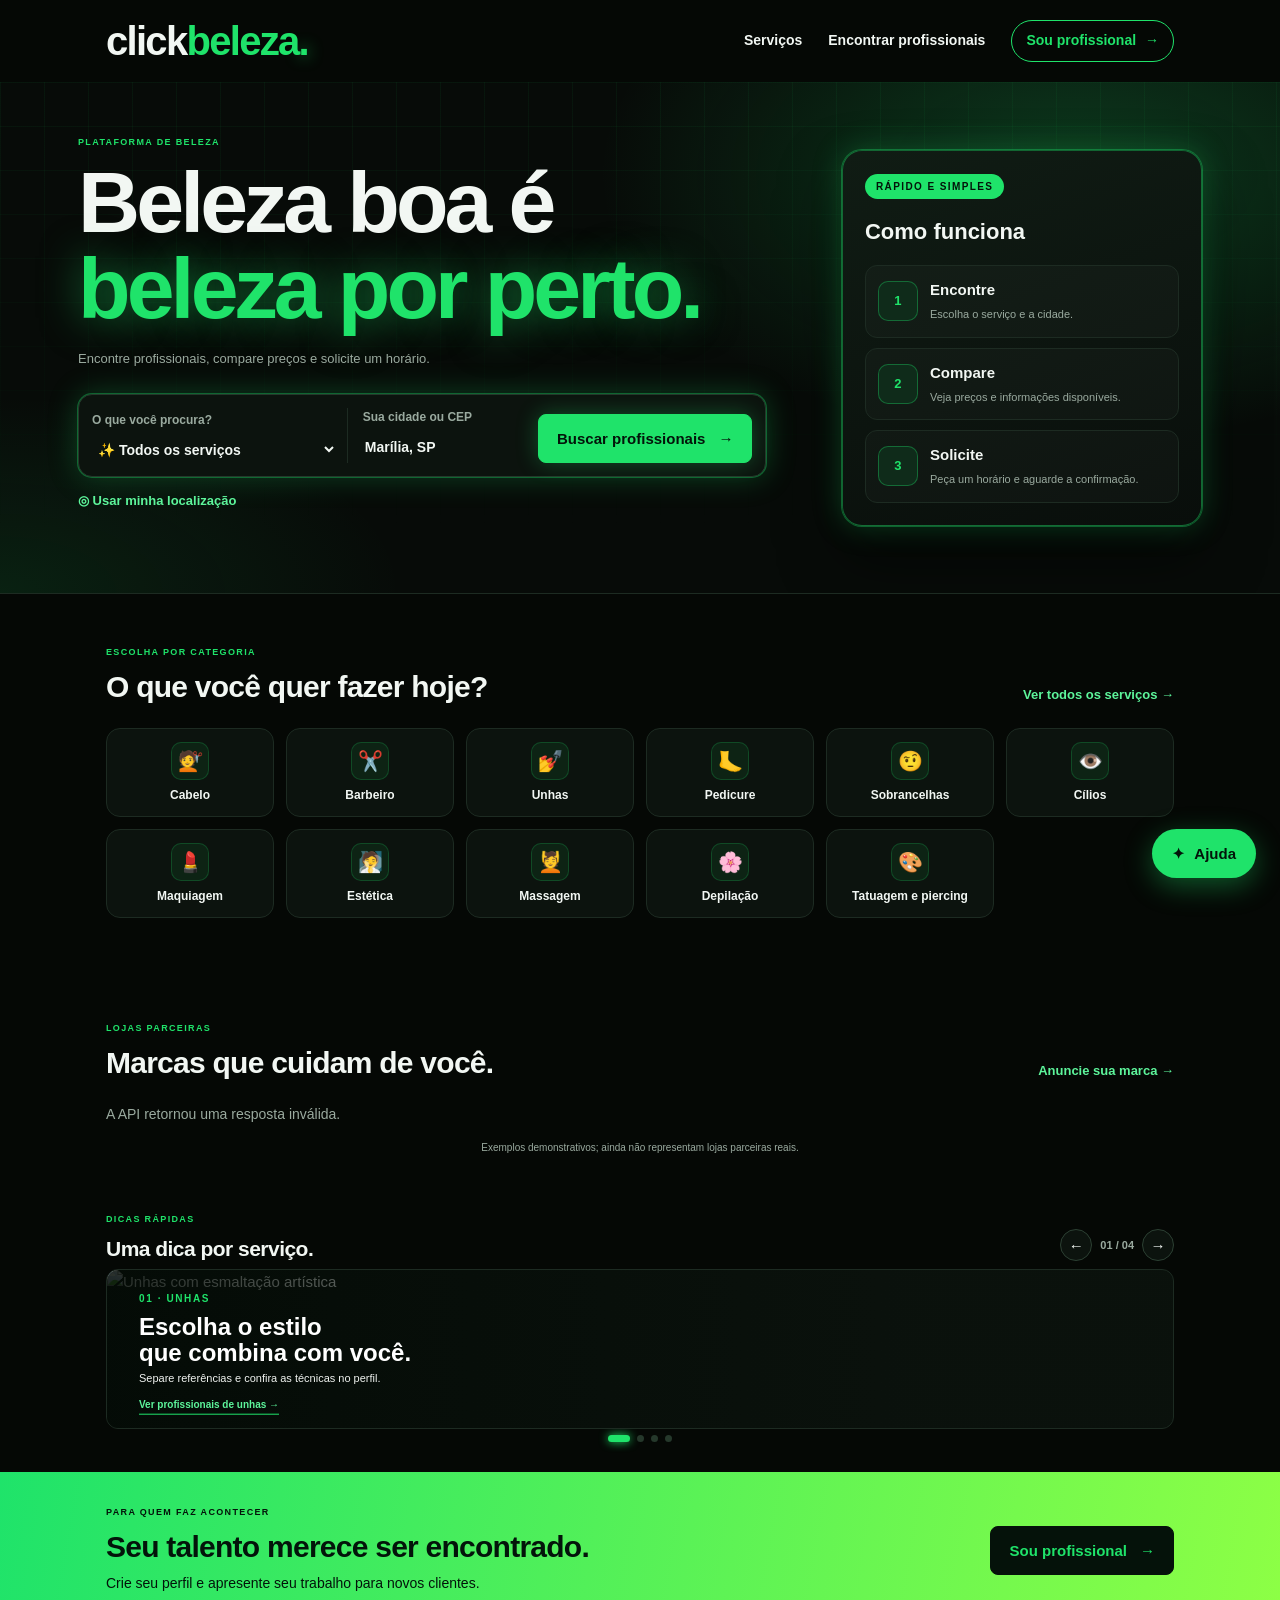
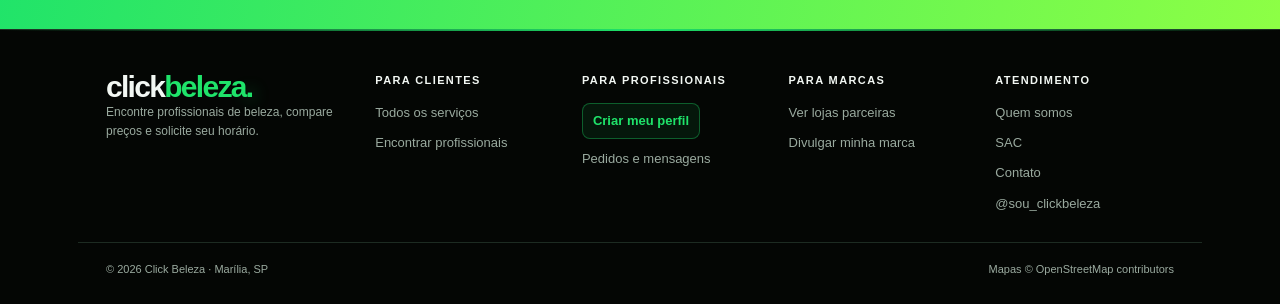
==== index.html @ 870cee55 "Publica arquivos do site Click Beleza Co-authored-by: Copilot <223556219+Copilot@users.noreply.githu" ====
<!doctype html>
<html lang="pt-BR">
<head>
  <meta charset="utf-8">
  <meta name="viewport" content="width=device-width, initial-scale=1">
  <meta name="theme-color" content="#050805">
  <title>Click Beleza — profissionais de beleza perto de você</title>
  <link rel="stylesheet" href="style.css">
</head>
<body>
  <header class="site-header">
    <a class="brand" href="/" aria-label="Click Beleza - início">click<span>beleza</span><i>.</i></a>
    <nav><a href="/services.html">Serviços</a><a href="/professionals.html">Encontrar profissionais</a><a class="nav-professional" href="/register.html">Sou profissional <span aria-hidden="true">→</span></a></nav>
  </header>
  <main>
    <section class="hero">
      <div class="hero-copy">
        <p class="eyebrow">PLATAFORMA DE BELEZA</p>
        <h1>Beleza boa é<br><span>beleza por perto.</span></h1>
        <p class="hero-description">Encontre profissionais, compare preços e solicite um horário.</p>
        <form class="search-panel" action="/professionals.html">
          <label>O que você procura?
            <select name="servico" aria-label="Escolha um serviço">
              <option value="">✨ Todos os serviços</option>
              <option value="cabeleireiro">💇 Cabelo</option><option value="barbeiro">✂️ Barbeiro / barbearia</option>
              <option value="manicure">💅 Manicure</option><option value="pedicure">🦶 Pedicure</option>
              <option value="sobrancelhas">🤨 Sobrancelhas</option><option value="cilios">👁️ Cílios</option>
              <option value="maquiagem">💄 Maquiagem</option><option value="estetica">🧖 Estética</option>
              <option value="massagem">💆 Massagem</option><option value="depilacao">🌸 Depilação</option>
              <option value="tatuagem_piercing">🎨 Tatuagem e piercing</option>
            </select>
          </label>
          <label>Sua cidade ou CEP
            <input name="local" placeholder="Ex.: Marília ou 17500-000" value="Marília, SP" autocomplete="postal-code">
          </label>
          <button class="button button-primary" type="submit">Buscar profissionais <span aria-hidden="true">→</span></button>
        </form>
        <button class="text-button" id="use-location" type="button">◎ Usar minha localização</button>
        <p class="location-feedback" id="location-feedback" aria-live="polite"></p>
      </div>
      <div class="hero-art">
        <div class="flow-card">
          <p class="flow-badge">RÁPIDO E SIMPLES</p>
          <h2>Como funciona</h2>
          <ol class="flow-steps">
            <li><b>1</b><span><strong>Encontre</strong><small>Escolha o serviço e a cidade.</small></span></li>
            <li><b>2</b><span><strong>Compare</strong><small>Veja preços e informações disponíveis.</small></span></li>
            <li><b>3</b><span><strong>Solicite</strong><small>Peça um horário e aguarde a confirmação.</small></span></li>
          </ol>
        </div>
      </div>
    </section>
    <section class="section categories-section">
      <div class="section-heading"><div><p class="eyebrow">ESCOLHA POR CATEGORIA</p><h2>O que você quer fazer hoje?</h2></div><a class="inline-link" href="/services.html">Ver todos os serviços →</a></div>
      <div class="category-grid">
        <a class="category-card" href="/professionals.html?servico=cabeleireiro"><span>💇</span><b>Cabelo</b></a>
        <a class="category-card" href="/professionals.html?servico=barbeiro"><span>✂️</span><b>Barbeiro</b></a>
        <a class="category-card" href="/professionals.html?servico=manicure"><span>💅</span><b>Unhas</b></a>
        <a class="category-card" href="/professionals.html?servico=pedicure"><span>🦶</span><b>Pedicure</b></a>
        <a class="category-card" href="/professionals.html?servico=sobrancelhas"><span>🤨</span><b>Sobrancelhas</b></a>
        <a class="category-card" href="/professionals.html?servico=cilios"><span>👁️</span><b>Cílios</b></a>
        <a class="category-card" href="/professionals.html?servico=maquiagem"><span>💄</span><b>Maquiagem</b></a>
        <a class="category-card" href="/professionals.html?servico=estetica"><span>🧖</span><b>Estética</b></a>
        <a class="category-card" href="/professionals.html?servico=massagem"><span>💆</span><b>Massagem</b></a>
        <a class="category-card" href="/professionals.html?servico=depilacao"><span>🌸</span><b>Depilação</b></a>
        <a class="category-card" href="/professionals.html?servico=tatuagem_piercing"><span>🎨</span><b>Tatuagem e piercing</b></a>
      </div>
    </section>
    <section class="section partners-section" id="parceiras">
      <div class="section-heading"><div><p class="eyebrow">LOJAS PARCEIRAS</p><h2>Marcas que cuidam de você.</h2></div><a class="inline-link" href="/anunciar.html">Anuncie sua marca →</a></div>
      <div class="partner-grid" id="partner-grid" aria-live="polite"><p class="loading">Carregando parceiras…</p></div>
      <p class="carousel-note">Exemplos demonstrativos; ainda não representam lojas parceiras reais.</p>
    </section>
    <section class="showcase-section" aria-label="Dicas rápidas antes de agendar">
      <div class="showcase-heading">
        <div><p class="eyebrow">DICAS RÁPIDAS</p><h2>Uma dica por serviço.</h2></div>
        <div class="carousel-controls"><button type="button" id="carousel-prev" aria-label="Dica anterior">←</button><span id="carousel-position" aria-live="polite">01 / 04</span><button type="button" id="carousel-next" aria-label="Próxima dica">→</button></div>
      </div>
      <div class="photo-carousel" id="photo-carousel" aria-roledescription="carrossel">
        <article class="inspiration-slide active"><img src="/assets/inspiracao-unhas.jpg" alt="Unhas com esmaltação artística"><div class="slide-caption"><span>01 · UNHAS</span><h3>Escolha o estilo<br>que combina com você.</h3><p>Separe referências e confira as técnicas no perfil.</p><a href="/professionals.html?servico=manicure">Ver profissionais de unhas →</a></div></article>
        <article class="inspiration-slide"><img src="/assets/inspiracao-make.jpg" alt="Maquiagem para uma ocasião especial"><div class="slide-caption"><span>02 · MAQUIAGEM</span><h3>Conte como será<br>a sua ocasião.</h3><p>Informe o horário, o local e o estilo que procura.</p><a href="/professionals.html?servico=maquiagem">Ver profissionais de maquiagem →</a></div></article>
        <article class="inspiration-slide"><img src="/assets/inspiracao-cabelo.jpg" alt="Cabelo com corte e finalização"><div class="slide-caption"><span>03 · CABELO</span><h3>Leve referências<br>e fale da sua rotina.</h3><p>Explique o resultado que deseja e como cuida do cabelo.</p><a href="/professionals.html?servico=cabeleireiro">Ver profissionais de cabelo →</a></div></article>
        <article class="inspiration-slide"><img src="/assets/inspiracao-autocuidado.jpg" alt="Cuidado e design de sobrancelhas"><div class="slide-caption"><span>04 · SOBRANCELHAS</span><h3>Mostre o formato<br>que você prefere.</h3><p>Imagens de referência ajudam a explicar o estilo desejado.</p><a href="/professionals.html?servico=sobrancelhas">Ver profissionais de sobrancelhas →</a></div></article>
      </div>
      <div class="carousel-dots" id="carousel-dots" aria-label="Escolha uma dica"></div>
    </section>
    <section class="cta-strip"><div><p class="eyebrow">PARA QUEM FAZ ACONTECER</p><h2>Seu talento merece ser encontrado.</h2><p>Crie seu perfil e apresente seu trabalho para novos clientes.</p></div><a class="button button-light" href="/register.html">Sou profissional <span aria-hidden="true">→</span></a></section>
  </main>
  <footer class="site-footer">
    <div class="footer-inner">
      <div class="footer-brand" id="sobre">
        <a class="brand" href="/">click<span>beleza</span><i>.</i></a>
        <p class="footer-text">Encontre profissionais de beleza, compare preços e solicite seu horário.</p>
      </div>
      <nav class="footer-col" aria-label="Para clientes"><p class="footer-title">Para clientes</p><a href="/services.html">Todos os serviços</a><a href="/professionals.html">Encontrar profissionais</a></nav>
      <nav class="footer-col footer-col-professionals" aria-label="Para profissionais"><p class="footer-title">Para profissionais</p><a href="/register.html">Criar meu perfil</a><a href="/agenda.html">Pedidos e mensagens</a></nav>
      <nav class="footer-col" aria-label="Para marcas"><p class="footer-title">Para marcas</p><a href="/#parceiras">Ver lojas parceiras</a><a href="/anunciar.html">Divulgar minha marca</a></nav>
      <nav class="footer-col" aria-label="Atendimento"><p class="footer-title">Atendimento</p><a href="/#sobre">Quem somos</a><a href="/#beauty-chat">SAC</a><a href="/#beauty-chat">Contato</a><a href="https://www.instagram.com/sou_clickbeleza/" target="_blank" rel="noopener noreferrer">@sou_clickbeleza</a></nav>
    </div>
    <div class="footer-bottom"><span>© 2026 Click Beleza · Marília, SP</span><span>Mapas © OpenStreetMap contributors</span></div>
  </footer>
  <script src="api.js" defer></script>
  <script src="app.js" defer></script>
</body>
</html>
---- style.css ----
:root{--ink:#282421;--muted:#77716d;--rose:#c95d65;--rose-dark:#a6424b;--rose-pale:#fff0ed;--cream:#fffaf7;--line:#eee5e0;--green:#59735e;--shadow:0 18px 50px rgba(67,42,34,.09)}
*{box-sizing:border-box}
body{margin:0;background:#fff;color:var(--ink);font:15px/1.55 "DM Sans",Arial,sans-serif}
a{color:inherit;text-decoration:none}
button,input,select,textarea{font:inherit}
button{cursor:pointer}
.site-header{height:78px;max-width:1180px;margin:auto;padding:0 28px;display:flex;align-items:center;justify-content:space-between}
.brand{font-size:38px;font-weight:700;letter-spacing:-1.8px;line-height:1}.brand span{font-weight:500}.brand i{color:var(--rose);font-style:normal}
.site-header nav{display:flex;gap:32px;font-size:14px;font-weight:600}.site-header nav a:hover,.site-footer a:hover,.inline-link:hover{color:var(--rose)}
.hero{min-height:495px;background:var(--cream);display:grid;grid-template-columns:1.05fr .95fr;align-items:center;padding:54px max(calc((100vw - 1124px)/2),6vw);overflow:hidden}
.hero-copy{position:relative;z-index:1}.eyebrow{margin:0 0 12px;color:var(--rose);font-size:11px;font-weight:700;letter-spacing:1.6px}
h1,h2,h3,p{margin-top:0}.hero h1,.page-intro h1{font:600 clamp(42px,5vw,62px)/1.08 "Playfair Display",Georgia,serif;letter-spacing:-1.3px;margin:0 0 16px}.hero h1 span,.page-intro h1 span{color:var(--rose)}
.hero-description{max-width:480px;color:var(--muted);font-size:16px;margin-bottom:24px}
.search-panel,.filter-panel{background:#fff;border:1px solid var(--line);border-radius:14px;box-shadow:var(--shadow);padding:13px;display:grid;grid-template-columns:1fr 1fr auto;align-items:end;gap:10px;max-width:740px}
label{display:grid;gap:6px;font-size:12px;color:var(--muted);font-weight:600}
input,select,textarea{width:100%;border:1px solid var(--line);border-radius:8px;background:#fff;padding:11px 12px;color:var(--ink);outline:none}
input:focus,select:focus,textarea:focus{border-color:var(--rose);box-shadow:0 0 0 3px #c95d6519}
.search-panel select,.search-panel input{border:0;border-radius:0;padding:5px 2px 4px;font-size:14px;color:var(--ink)}
.search-panel label+label{border-left:1px solid var(--line);padding-left:15px}
.button{border:1px solid transparent;border-radius:8px;background:var(--ink);color:white;display:inline-flex;align-items:center;justify-content:center;gap:13px;font-weight:700;padding:12px 18px;transition:.18s}
.button:hover{background:#453c37;transform:translateY(-1px)}.button:disabled{opacity:.55;cursor:wait;transform:none}
.button-primary{background:var(--rose)}.button-primary:hover{background:var(--rose-dark)}
.button-outline{border-color:var(--line);background:#fff;color:var(--ink)}.button-outline:hover{background:var(--rose-pale);color:var(--rose-dark)}
.button-light{background:#fff;color:var(--ink)}.button-light:hover{background:#fff5f1;color:var(--rose-dark)}
.button-small{padding:8px 12px;font-size:12px;gap:7px}.button-wide{width:100%}
.text-button{border:0;background:none;color:var(--rose-dark);padding:14px 0 0;font-weight:700;font-size:13px}
.location-feedback{min-height:20px;margin:4px 0;color:var(--muted);font-size:12px}
.hero-art{position:relative;min-height:350px;display:flex;align-items:center;justify-content:center}
.section{max-width:1124px;margin:0 auto;padding:62px 28px}.section-heading{display:flex;align-items:end;justify-content:space-between;margin-bottom:23px}.section h2,.section-heading h2,.cta-strip h2,.review-section h2{font:600 30px/1.2 "Playfair Display",Georgia,serif;margin:0}
.inline-link{font-size:13px;font-weight:700;color:var(--rose-dark)}
.category-grid{display:grid;grid-template-columns:repeat(6,minmax(0,1fr));gap:12px}.category-card{min-height:104px;border:1px solid var(--line);border-radius:14px;padding:13px 10px;display:flex;flex-direction:column;justify-content:center;align-items:center;gap:8px;text-align:center;transition:.18s}.category-card:hover{border-color:#e7b5ad;background:var(--cream);transform:translateY(-2px)}.category-card span{display:grid;place-items:center;flex:none;width:38px;height:38px;border:1px solid rgba(31,227,106,.2);border-radius:10px;background:rgba(31,227,106,.08);color:var(--rose);font-size:20px}.category-card b{font-size:12px;line-height:1.25}
.cta-strip{background:#b7525b;color:white;padding:34px max(calc((100vw - 1068px)/2),6vw);display:flex;align-items:center;justify-content:space-between;gap:25px}.cta-strip .eyebrow{color:#ffe5dd}.cta-strip h2{font-size:28px;margin-bottom:8px}.cta-strip p:last-child{margin:0;color:#ffebe7;font-size:14px}
.site-footer{max-width:1180px;margin:auto;min-height:90px;padding:20px 28px;display:flex;align-items:center;justify-content:space-between;color:var(--muted);font-size:12px}.site-footer .brand{color:var(--ink);font-size:19px}.site-footer>a:last-child{font-weight:600}
.page-shell{max-width:1124px;margin:0 auto;padding:48px 28px 80px}.page-intro{margin-bottom:28px}.page-intro h1{font-size:44px;margin-bottom:12px}.page-intro>p:last-child{color:var(--muted);max-width:620px;margin:0}
.filter-panel{max-width:none;grid-template-columns:1.1fr 1fr .85fr auto auto;margin-bottom:9px;padding:14px;box-shadow:none}
.results-heading{display:flex;align-items:center;justify-content:space-between;margin:24px 0 15px}.results-heading h2{font:600 22px "Playfair Display",Georgia,serif;margin:0}.results-heading span{color:var(--muted);font-size:13px}
.professional-grid{display:grid;grid-template-columns:repeat(3,1fr);gap:18px}.professional-card{border:1px solid var(--line);border-radius:13px;overflow:hidden;background:white;transition:.2s}.professional-card:hover{box-shadow:var(--shadow);transform:translateY(-3px)}
.professional-photo,.profile-banner{height:180px;background:linear-gradient(140deg,var(--card-color),#fff3e7);display:flex;align-items:center;justify-content:center;position:relative;overflow:hidden}
.professional-photo:after,.profile-banner:after{content:"";position:absolute;width:145px;height:145px;border-radius:50%;border:1px solid #ffffff80}
.professional-photo>span,.profile-banner>span{width:92px;height:92px;border-radius:50%;background:#ffffffad;color:var(--rose-dark);display:grid;place-items:center;font:600 30px "Playfair Display",Georgia,serif;z-index:1}
.professional-photo small,.profile-banner small{position:absolute;bottom:12px;left:14px;z-index:1;color:#654f48;font-size:9px;letter-spacing:1px;font-weight:700}
.professional-card-body{padding:15px}.card-topline{display:flex;justify-content:space-between;align-items:center}.service-tag{background:var(--rose-pale);color:var(--rose-dark);padding:4px 8px;border-radius:20px;font-size:10px;font-weight:700}.rating{color:#a96719;font-size:12px;font-weight:700}.rating small{color:var(--muted);font-weight:400}
.source-tag{font-size:9px;font-weight:700;color:#426b48;text-align:right;max-width:58%}.professional-card-body>.map-link{display:inline-block;margin-top:10px}
.professional-card-body>.map-link:focus-visible{outline:2px solid var(--rose);outline-offset:2px}
.professional-card h3{font:600 20px "Playfair Display",Georgia,serif;margin:12px 0 3px}.card-location{font-size:12px;color:var(--muted);margin:0 0 14px}.card-bottom{border-top:1px solid var(--line);padding-top:12px;display:flex;justify-content:space-between;align-items:center}.card-bottom p{font-size:11px;color:var(--muted);margin:0}.card-bottom strong{display:block;color:var(--ink);font-size:15px}
.loading,.muted-copy{color:var(--muted);font-size:14px}.error-message{color:#a32929;background:#fff0f0;border-radius:8px;padding:14px}.empty-state{grid-column:1/-1;text-align:center;border:1px dashed #e5cfc8;border-radius:14px;padding:42px 22px}.empty-state>span{color:var(--rose);font-size:30px}.empty-state h3{font:600 23px "Playfair Display",Georgia,serif;margin:8px 0}.empty-state p{color:var(--muted);margin:0}
.form-shell{max-width:760px;margin:0 auto;padding:42px 24px 75px}.form-shell h1{font:600 40px "Playfair Display",Georgia,serif;margin-bottom:8px}.form-shell>p{color:var(--muted)}.form-card{background:#fff;border:1px solid var(--line);border-radius:14px;padding:26px;box-shadow:var(--shadow)}.form-grid{display:grid;grid-template-columns:1fr 1fr;gap:17px}.form-grid .full{grid-column:1/-1}.form-card h2{font:600 21px "Playfair Display",Georgia,serif;margin:4px 0 0}.form-card textarea{min-height:100px;resize:vertical}.form-feedback{font-size:13px;color:var(--rose-dark);min-height:18px;margin:10px 0 0}.form-note,.booking-disclaimer,.demo-warning{font-size:12px;color:var(--muted)}
.profile-extra{grid-column:1/-1;padding:15px;border:1px solid var(--line);border-radius:10px;background:rgba(255,255,255,.02)}.profile-extra summary{cursor:pointer;font-size:14px;font-weight:700;color:var(--rose-dark)}.profile-extra>p{margin:10px 0 14px}.profile-extra-grid{margin-top:14px}.profile-completion{margin:22px 0;padding:18px;border:1px solid rgba(31,227,106,.28);border-radius:12px;background:rgba(31,227,106,.05)}.profile-completion-heading{display:flex;align-items:center;justify-content:space-between;gap:12px}.profile-completion-heading .eyebrow{margin:0 0 4px}.profile-completion-heading h2{margin:0;font-size:19px}.profile-completion progress{display:block;width:100%;height:8px;margin:14px 0;border:0;border-radius:8px;overflow:hidden;accent-color:var(--rose)}.profile-completion>p{margin:0 0 10px;color:var(--muted);font-size:12px}.profile-completion ul{display:grid;gap:6px;margin:0;padding:0;list-style:none;color:var(--muted);font-size:12px}.profile-completion li:before{content:"○";display:inline-block;width:20px;color:var(--muted)}.profile-completion li.complete:before{content:"✓";color:var(--rose)}
.profile-layout{display:grid;grid-template-columns:minmax(0,1.45fr) minmax(290px,.8fr);gap:34px;align-items:start}.profile-banner{height:220px;border-radius:14px;margin-bottom:24px}.profile-banner>span{width:108px;height:108px;font-size:36px}.profile-main>.eyebrow{margin:0}.profile-main h1{font:600 40px "Playfair Display",Georgia,serif;margin:5px 0 10px}.profile-meta{display:flex;flex-wrap:wrap;gap:18px;font-size:12px;color:var(--muted);margin-bottom:28px}.profile-main>h2{font:600 21px "Playfair Display",Georgia,serif;margin:24px 0 8px}.body-copy{color:var(--muted);font-size:14px}.service-list{display:grid;gap:8px}.service-option{grid-template-columns:1fr auto;align-items:center;border:1px solid var(--line);border-radius:9px;padding:12px;cursor:pointer;color:var(--ink)}.service-option>span{display:grid;grid-template-columns:18px 1fr;align-items:center;gap:9px}.service-option>span small{grid-column:2;color:var(--muted);font-weight:400}.service-option input{width:auto;accent-color:var(--rose)}.service-option strong{grid-column:2;grid-row:1;font-size:13px}.booking-box{position:sticky;top:20px;border:1px solid var(--line);border-radius:14px;padding:22px;box-shadow:var(--shadow)}.booking-box h2{font:600 25px "Playfair Display",Georgia,serif;margin-bottom:18px}.booking-box form{display:grid;gap:13px}.booking-box .button{margin-top:3px}.booking-disclaimer{display:block;margin-top:13px}.demo-warning{background:#fff8e9;border-radius:8px;padding:10px}.success-note{background:#edf7ed;color:#365d3e;border-radius:8px;padding:12px;margin-bottom:15px;font-size:13px}
.review-section{border-top:1px solid var(--line);margin-top:46px;padding-top:28px}.review-section h2{margin-bottom:17px}.review-list{display:flex;flex-wrap:wrap;gap:12px}.review-card{min-width:220px;max-width:340px;padding:16px;border:1px solid var(--line);border-radius:10px}.review-card p{font-size:13px;margin:9px 0}.review-card small{color:var(--muted)}
.booking-row{display:flex;justify-content:space-between;align-items:center;gap:20px;border:1px solid var(--line);border-radius:12px;padding:18px;margin-bottom:12px}.booking-row h3{font:600 18px "Playfair Display",Georgia,serif;margin:8px 0 2px}.booking-row p,.booking-row small{font-size:12px;color:var(--muted);margin:0}.booking-actions{display:flex;gap:7px;flex-wrap:wrap;justify-content:flex-end}.status-pill{font-size:10px;text-transform:uppercase;letter-spacing:.6px;font-weight:700;padding:4px 8px;border-radius:20px;background:#f2eee9;color:#736a61}.status-confirmado,.status-concluido{background:#eaf4e9;color:#3c7041}.status-cancelado{background:#fff0f0;color:#a32929}.booking-list{margin-top:20px}
@media(max-width:850px){.hero{grid-template-columns:1fr;padding:54px 7vw}.hero-art{min-height:280px;margin-top:10px}.category-grid{grid-template-columns:repeat(3,1fr)}.filter-panel{grid-template-columns:repeat(2,1fr)}.filter-panel .button{min-height:43px}.professional-grid{grid-template-columns:repeat(2,1fr)}.profile-layout{grid-template-columns:1fr}.booking-box{position:static}.cta-strip{padding:32px 7vw}}
@media(max-width:560px){.site-header{height:66px;padding:0 18px}.site-header nav{gap:16px;font-size:12px}.brand{font-size:20px}.hero{padding:42px 20px 25px}.hero h1{font-size:43px}.hero-description{font-size:14px}.search-panel{grid-template-columns:1fr;padding:14px}.search-panel label+label{border-left:0;border-top:1px solid var(--line);padding:9px 0 0}.search-panel .button{width:100%}.hero-art{min-height:250px}.section{padding:43px 18px}.section-heading{align-items:start;gap:8px}.section-heading h2{font-size:25px}.category-grid{grid-template-columns:repeat(2,1fr);gap:10px}.category-card{min-height:100px}.cta-strip{align-items:flex-start;flex-direction:column;padding:30px 20px}.page-shell{padding:32px 18px 55px}.page-intro h1{font-size:37px}.filter-panel{grid-template-columns:1fr;padding:12px}.professional-grid{grid-template-columns:1fr}.professional-photo{height:190px}.form-shell{padding:30px 18px 55px}.form-shell h1{font-size:34px}.form-card{padding:18px}.form-grid{grid-template-columns:1fr}.form-grid .full{grid-column:auto}.profile-main h1{font-size:34px}.profile-meta{gap:9px}.booking-row{align-items:flex-start;flex-direction:column}.booking-actions{justify-content:flex-start}.booking-box{padding:18px}}

.showcase-section{max-width:1124px;margin:0 auto;padding:14px 28px 62px}.showcase-heading,.portfolio-heading{display:flex;align-items:end;justify-content:space-between;gap:16px;margin-bottom:18px}.showcase-heading h2,.portfolio-heading h2{font:600 30px/1.2 "Playfair Display",Georgia,serif;margin:0}.carousel-controls{display:flex;align-items:center;gap:12px}.carousel-controls button{width:38px;height:38px;border:1px solid var(--line);border-radius:50%;background:white;color:var(--ink);font-size:18px}.carousel-controls button:hover{background:var(--rose-pale);color:var(--rose-dark)}.carousel-controls span{font-size:11px;color:var(--muted);font-weight:700}
.photo-carousel{position:relative;height:370px;overflow:hidden;border-radius:16px;background:#f4e4dc}.inspiration-slide{display:none;position:absolute;inset:0}.inspiration-slide.active{display:block;animation:slide-in .45s ease}.inspiration-slide img{display:block;width:100%;height:100%;object-fit:cover}.inspiration-slide:after{content:"";position:absolute;inset:0;background:linear-gradient(90deg,rgba(39,28,25,.65),rgba(39,28,25,.12) 72%)}.slide-caption{position:absolute;z-index:1;left:clamp(22px,6vw,68px);top:50%;transform:translateY(-50%);color:white}.slide-caption>span{font-size:10px;letter-spacing:1.6px;font-weight:700}.slide-caption h3{font:600 clamp(25px,4vw,42px)/1.16 "Playfair Display",Georgia,serif;margin:12px 0 14px}.slide-caption p{max-width:440px;margin:0 0 17px;color:#f0f3f0;font-size:14px;line-height:1.55}.slide-caption a{font-size:13px;font-weight:700;border-bottom:1px solid #ffffff80;padding-bottom:4px}.carousel-dots{display:flex;justify-content:center;gap:7px;padding:13px}.carousel-dot{border:0;width:7px;height:7px;padding:0;border-radius:50%;background:#dfd3ce}.carousel-dot.active{width:22px;border-radius:5px;background:var(--rose)}.carousel-note{text-align:center;color:var(--muted);font-size:10px;margin:0}
@keyframes slide-in{from{opacity:.7}to{opacity:1}}
.professional-grid{grid-template-columns:repeat(2,minmax(0,1fr))}.professional-card{display:flex;min-height:146px}.professional-photo{width:112px;min-width:112px;height:auto;min-height:146px}.professional-photo>span{width:58px;height:58px;font-size:20px}.professional-photo:after{width:90px;height:90px}.professional-card-body{min-width:0;flex:1;padding:13px}.professional-card h3{font-size:17px;margin:9px 0 2px}.card-location{white-space:nowrap;overflow:hidden;text-overflow:ellipsis;margin-bottom:10px}.card-bottom{gap:8px}.card-bottom .button{white-space:nowrap}.maps-discovery{display:flex;align-items:center;gap:12px;flex-wrap:wrap;margin:12px 0;color:var(--muted);font-size:11px}.maps-discovery .button{font-size:12px;padding:9px 13px}.map-link{font-size:12px;color:var(--rose-dark);font-weight:700}
.portfolio-section{margin:25px 0}.portfolio-section .portfolio-heading{margin-bottom:14px}.portfolio-section h2{font:600 21px "Playfair Display",Georgia,serif}.portfolio-gallery,.portfolio-preview{display:grid;grid-template-columns:repeat(auto-fill,minmax(130px,1fr));gap:12px}.portfolio-gallery figure,.portfolio-thumb{margin:0;overflow:hidden;border:1px solid var(--line);border-radius:10px;background:var(--cream)}.portfolio-gallery img,.portfolio-gallery video,.portfolio-thumb img,.portfolio-thumb video{display:block;width:100%;height:150px;object-fit:cover;background:#f1e9e5}.portfolio-gallery figcaption,.portfolio-thumb small{display:block;padding:7px 9px;color:var(--muted);font-size:10px;overflow:hidden;text-overflow:ellipsis;white-space:nowrap}.portfolio-preview:empty{display:none}.form-note.full{grid-column:1/-1;margin:0}
.chat-widget{position:fixed;z-index:20;right:24px;bottom:22px;font-family:"DM Sans",Arial,sans-serif}.chat-launcher{border:0;border-radius:30px;padding:13px 20px;background:var(--rose);color:white;font-weight:700;box-shadow:0 8px 24px #71322d40}.chat-launcher:hover{background:var(--rose-dark)}.chat-launcher span{margin-right:6px}.chat-panel{position:absolute;right:0;bottom:62px;width:min(360px,calc(100vw - 32px));height:470px;max-height:calc(100vh - 110px);border:1px solid var(--line);border-radius:15px;background:white;box-shadow:0 18px 60px #33201d30;display:flex;flex-direction:column;overflow:hidden}.chat-panel[hidden]{display:none}.chat-header{background:#fff8f5;padding:14px 16px;display:flex;justify-content:space-between;align-items:center;border-bottom:1px solid var(--line)}.chat-header strong,.chat-header small{display:block}.chat-header strong{font-size:13px}.chat-header small{color:var(--muted);font-size:10px;margin-top:3px}.chat-close{border:0;background:none;font-size:24px;color:var(--muted)}.chat-messages{flex:1;overflow-y:auto;padding:14px;display:flex;flex-direction:column;gap:9px}.chat-bot-message,.chat-user-message{max-width:88%;margin:0;padding:10px 12px;border-radius:12px;font-size:12px;line-height:1.45}.chat-bot-message{align-self:flex-start;background:#f7f2ef}.chat-user-message{align-self:flex-end;background:var(--rose);color:white}.chat-action-link{display:inline-block;margin-top:6px;color:var(--rose-dark);font-weight:700}.chat-suggestions{display:flex;gap:6px;overflow-x:auto;padding:8px 12px}.chat-suggestions button{white-space:nowrap;border:1px solid #efd9d2;border-radius:20px;background:white;color:var(--rose-dark);padding:6px 9px;font-size:10px}.chat-form{display:flex;gap:8px;padding:10px 12px;border-top:1px solid var(--line)}.chat-form input{padding:9px 11px;font-size:12px}.chat-form button{width:38px;min-width:38px;border:0;border-radius:50%;background:var(--rose);color:white;font-size:18px}.chat-disclaimer{text-align:center;color:var(--muted);font-size:9px;padding:0 8px 9px}.visually-hidden{position:absolute;width:1px;height:1px;padding:0;margin:-1px;overflow:hidden;clip:rect(0,0,0,0);white-space:nowrap;border:0}
@media(max-width:850px){.showcase-section{padding:8px 28px 48px}.professional-grid{grid-template-columns:1fr}.professional-card{min-height:138px}.professional-photo{min-height:138px}}
@media(max-width:560px){.showcase-section{padding:5px 18px 42px}.showcase-heading h2{font-size:24px}.photo-carousel{height:290px}.slide-caption{left:22px;right:22px}.slide-caption h3{margin:9px 0 10px;font-size:clamp(23px,7vw,30px)}.slide-caption p{margin-bottom:12px;font-size:12px}.slide-caption a{font-size:12px}.professional-photo{width:94px;min-width:94px;min-height:130px}.professional-card{min-height:130px}.professional-card-body{padding:10px}.professional-card h3{font-size:15px}.professional-card .rating{font-size:10px}.card-bottom .button{padding:7px 9px;font-size:10px}.maps-discovery{align-items:flex-start;flex-direction:column;gap:6px}.chat-widget{right:14px;bottom:14px}.chat-panel{right:-4px;bottom:58px}.form-note.full{grid-column:auto}}
@media(prefers-reduced-motion:reduce){*,*:before,*:after{scroll-behavior:auto!important;animation-duration:.01ms!important;animation-iteration-count:1!important;transition-duration:.01ms!important}}
.site-header nav{align-items:center}.site-header nav .nav-professional{border:1px solid #ead9d3;border-radius:22px;padding:9px 14px;background:#fff;color:var(--rose-dark)}.site-header nav .nav-professional:hover{background:var(--rose-pale)}.nav-professional span{padding-left:5px}
.search-submit:disabled{opacity:.65;cursor:wait}.search-panel .button{white-space:nowrap}.search-panel label{min-width:0}.service-tag>span{font-size:14px;vertical-align:-1px}.professional-card{border-radius:12px}.professional-card-body{display:flex;flex-direction:column;justify-content:center}.card-bottom{margin-top:auto}
.service-chips{display:flex;gap:9px;overflow-x:auto;padding:8px 0 13px;scrollbar-width:thin}.service-chip{display:inline-flex;align-items:center;gap:7px;white-space:nowrap;border:1px solid var(--line);border-radius:22px;background:white;color:var(--ink);padding:8px 13px;font-size:12px;font-weight:600;transition:background .15s,border-color .15s}.service-chip:hover,.service-chip[aria-pressed="true"]{border-color:#e3aca4;background:var(--rose-pale);color:var(--rose-dark)}.service-chip span{font-size:16px}
.demo-tag{display:inline-flex;width:max-content;border-radius:20px;padding:3px 7px;background:#fff4dc;color:#795b26;font-size:9px;font-weight:700;margin:-3px 0 5px}
.payment-choice{min-width:0;margin:4px 0;padding:14px;border:1px solid var(--line);border-radius:10px}.payment-choice legend{padding:0 5px;font-size:13px;font-weight:700}.payment-destinations,.payment-methods{display:grid;gap:9px}.payment-destinations label,.payment-methods label{display:flex;align-items:center;gap:8px;font-size:12px;cursor:pointer}.payment-choice input[type=radio]{width:auto;accent-color:var(--rose)}.payment-methods{margin-top:13px;padding-top:12px;border-top:1px solid var(--line)}.payment-methods p{margin:0 0 2px;font-size:11px;font-weight:700}.payment-methods[hidden],.card-brand-field[hidden]{display:none}.payment-choice .card-brand-field{margin-top:12px}.payment-disclaimer{margin:12px 0 0;color:var(--muted);font-size:10px;line-height:1.45}.booking-payment{display:block;margin-top:5px}

/* Shared page rhythm and type scale */
.site-header,.site-footer{max-width:1124px}
.site-header{height:82px}
.brand{font-size:36px;letter-spacing:-1.7px}
.site-footer .brand{font-size:22px}
.eyebrow{font-size:9px;letter-spacing:1.35px;margin-bottom:9px}
.hero-description,.page-intro>p:last-child,.form-shell>p:not(.eyebrow){font-size:14px;line-height:1.6}
.section h2,.section-heading h2,.cta-strip h2,.review-section h2,.showcase-heading h2{font-size:26px}
.page-intro h1{font-size:40px}
.section,.showcase-section{max-width:1124px}
.section{padding-top:52px;padding-bottom:52px}
.page-shell{padding-top:40px}
.page-intro{margin-bottom:24px}
.results-heading{margin-top:20px}
.site-header nav{gap:26px}
.category-card{min-height:76px}
.site-footer{min-height:84px}
.form-shell{max-width:800px}
.form-shell>p:not(.eyebrow){max-width:680px}
.profile-main>h2,.booking-box h2,.form-card h2{font-size:19px}
.results-heading h2{font-size:20px}
.professional-card h3{font-size:18px}
.slide-caption h3{font-size:clamp(24px,3.6vw,38px)}
.chat-header strong{font-size:12px}
.chat-bot-message,.chat-user-message{font-size:11px}

@media(max-width:850px){
  .site-header{height:74px}
  .brand{font-size:32px}
  .site-footer .brand{font-size:21px}
  .section{padding-top:42px;padding-bottom:42px}
}
@media(max-width:560px){
  .site-header{height:66px}
  .brand{font-size:29px}
  .site-footer .brand{font-size:20px}
  .site-header nav{gap:12px}
  .site-header nav .nav-professional{padding:7px 10px}
  .page-intro h1{font-size:34px}
  .section h2,.section-heading h2,.cta-strip h2,.review-section h2,.showcase-heading h2{font-size:23px}
  .hero-description,.page-intro>p:last-child,.form-shell>p:not(.eyebrow){font-size:13px}
  .site-footer{min-height:76px}
}

/* ===== Tema preto e verde (teste) — remova este bloco para voltar ao visual anterior ===== */
:root{--ink:#f2f7f3;--muted:#9aaa9f;--rose:#1fe36a;--rose-dark:#5df59b;--rose-pale:#0f2b1a;--cream:#070b08;--line:#1d2b22;--green:#1fe36a;--shadow:0 18px 50px rgba(0,0,0,.55);--bg:#050805;--surface:#0c130e;--on-green:#03140a;--glow:0 0 0 1px rgba(31,227,106,.35),0 0 30px rgba(31,227,106,.25);--display:"Segoe UI","Inter","Helvetica Neue",Arial,sans-serif}
html{background:var(--bg);color-scheme:dark}
body{background:var(--bg);color:var(--ink)}
::selection{background:var(--rose);color:var(--on-green)}
.hero h1,.page-intro h1,.section h2,.section-heading h2,.cta-strip h2,.review-section h2,.showcase-heading h2,.portfolio-heading h2,.portfolio-section h2,.results-heading h2,.professional-card h3,.form-shell h1,.form-card h2,.profile-main h1,.profile-main>h2,.booking-box h2,.booking-row h3,.slide-caption h3,.empty-state h3,.professional-photo>span,.profile-banner>span{font-family:var(--display)}
.brand{font-family:var(--display);font-weight:800}.brand span{color:var(--rose);font-weight:800}.brand i{color:var(--rose);text-shadow:0 0 16px var(--rose)}
.site-header nav .nav-professional{background:transparent;border-color:var(--rose);color:var(--rose);font-weight:700}.site-header nav .nav-professional:hover{background:var(--rose);color:var(--on-green)}
.eyebrow{color:var(--rose);font-weight:800}

/* botões */
.button{background:#16231a;border-color:#27382d;color:var(--ink)}.button:hover{background:#1f3125}
.button-primary{background:var(--rose);border-color:var(--rose);color:var(--on-green);box-shadow:0 0 22px rgba(31,227,106,.3)}.button-primary:hover{background:var(--rose-dark);box-shadow:0 0 30px rgba(31,227,106,.5)}
.button-outline{background:transparent;border-color:#2c4033;color:var(--ink)}.button-outline:hover{background:var(--rose-pale);border-color:var(--rose);color:var(--rose-dark)}
.button-light{background:#05120a;border-color:#05120a;color:var(--rose)}.button-light:hover{background:#000;color:var(--rose-dark)}
.text-button{color:var(--rose-dark)}

/* campos */
input,select,textarea{background:#0a110c;border-color:var(--line);color:var(--ink)}
input::placeholder,textarea::placeholder{color:#62746a}
option{background:#0c130e;color:var(--ink)}
input:focus,select:focus,textarea:focus{border-color:var(--rose);box-shadow:0 0 0 3px rgba(31,227,106,.2)}
.search-panel,.filter-panel,.form-card,.booking-box{background:var(--surface);border-color:#25382b}
.search-panel{box-shadow:var(--glow)}.search-panel select,.search-panel input{background:transparent}

/* hero: título maior, subtítulo e slogan menores */
.hero{background:radial-gradient(60% 85% at 84% 18%,rgba(31,227,106,.22),transparent 62%),radial-gradient(45% 55% at 0 100%,rgba(31,227,106,.1),transparent 70%),var(--cream);border-bottom:1px solid var(--line);position:relative}
.hero:before{content:"";position:absolute;inset:0;pointer-events:none;background-image:linear-gradient(rgba(31,227,106,.055) 1px,transparent 1px),linear-gradient(90deg,rgba(31,227,106,.055) 1px,transparent 1px);background-size:44px 44px;-webkit-mask-image:linear-gradient(180deg,#000,transparent 88%);mask-image:linear-gradient(180deg,#000,transparent 88%)}
.hero h1{font-size:clamp(46px,6.8vw,86px);line-height:1;font-weight:800;letter-spacing:-.045em;margin-bottom:18px}
.hero h1 span{color:var(--rose);text-shadow:0 0 40px rgba(31,227,106,.5)}
.hero-description{font-size:13px;max-width:400px;color:var(--muted)}
.page-intro h1{font-size:48px;font-weight:800;letter-spacing:-.035em}
.page-intro>p:last-child{font-size:13px}

/* hero: fluxo escolher, agendar e pagar */
.flow-card{position:relative;z-index:1;width:min(360px,100%);padding:22px;border:1px solid rgba(31,227,106,.4);border-radius:20px;background:linear-gradient(160deg,#101c14,#090e0b);box-shadow:var(--glow),0 30px 60px rgba(0,0,0,.55)}
.flow-card h2{margin:0 0 16px;font-size:22px}
.flow-badge{display:inline-flex;align-items:center;gap:6px;margin:0 0 16px;padding:5px 11px;border-radius:20px;background:var(--rose);color:var(--on-green);font-size:10px;font-weight:800;letter-spacing:1.4px}
.flow-steps{display:grid;gap:10px;margin:0;padding:0;list-style:none}
.flow-steps li{display:grid;grid-template-columns:40px 1fr;gap:12px;align-items:center;padding:12px;border:1px solid var(--line);border-radius:12px;background:rgba(255,255,255,.02)}
.flow-steps b{display:grid;place-items:center;width:40px;height:40px;border:1px solid rgba(31,227,106,.35);border-radius:10px;background:var(--rose-pale);color:var(--rose);font-size:13px}
.flow-steps strong{display:block;font-size:15px}.flow-steps small{color:var(--muted);font-size:11px}

/* seções e cartões */
.section h2,.section-heading h2,.showcase-heading h2{font-size:30px;font-weight:800;letter-spacing:-.025em}
.inline-link,.map-link{color:var(--rose-dark)}
.category-card{background:var(--surface)}.category-card:hover{border-color:var(--rose);background:var(--rose-pale);box-shadow:0 0 26px rgba(31,227,106,.18)}.category-card b{font-weight:700}
.cta-strip{background:linear-gradient(100deg,#1fe36a,#8dff45);color:var(--on-green)}.cta-strip .eyebrow,.cta-strip p:last-child{color:var(--on-green)}.cta-strip h2{font-size:30px;font-weight:800;letter-spacing:-.025em}
.professional-card{background:var(--surface)}.professional-card:hover{border-color:rgba(31,227,106,.5);box-shadow:0 0 28px rgba(31,227,106,.15)}
.professional-photo,.profile-banner{background:linear-gradient(140deg,#123320,#07110a)}
.professional-photo:after,.profile-banner:after{border-color:rgba(31,227,106,.22)}
.professional-photo>span,.profile-banner>span{background:rgba(31,227,106,.12);border:1px solid rgba(31,227,106,.35);color:var(--rose)}
.professional-photo small,.profile-banner small{color:var(--rose-dark)}
.rating{color:#d7ff4f}.source-tag{color:var(--rose-dark)}.demo-tag{background:#2a2409;color:#ecd160}
.service-chip{background:var(--surface)}.service-chip:hover{border-color:var(--rose);background:var(--rose-pale);color:var(--rose-dark)}.service-chip[aria-pressed="true"]{border-color:var(--rose);background:var(--rose);color:var(--on-green)}
.empty-state{border-color:#2c4033}.error-message{background:rgba(255,90,90,.1);color:#ff8a8a}
.success-note{background:rgba(31,227,106,.1);border:1px solid rgba(31,227,106,.3);color:var(--rose-dark)}.demo-warning{background:#241f0a;color:#ecd160}
.status-pill{background:#18221c;color:#9fb0a5}.status-confirmado,.status-concluido{background:rgba(31,227,106,.15);color:var(--rose)}.status-cancelado{background:rgba(255,90,90,.12);color:#ff8a8a}
.review-card,.service-option,.booking-row,.payment-choice{background:var(--surface)}

/* carrossel */
.photo-carousel{background:var(--surface);border:1px solid var(--line)}
.inspiration-slide:after{background:linear-gradient(90deg,rgba(3,10,5,.85),rgba(3,10,5,.2) 75%)}
.slide-caption>span{color:var(--rose)}.slide-caption a{border-color:var(--rose);color:var(--rose-dark)}
.carousel-controls button{background:var(--surface);border-color:#2c4033;color:var(--ink)}.carousel-controls button:hover{background:var(--rose-pale);color:var(--rose-dark)}
.carousel-dot{background:#25382b}.carousel-dot.active{background:var(--rose);box-shadow:0 0 10px var(--rose)}

/* assistente */
.chat-launcher{background:var(--rose);color:var(--on-green);box-shadow:0 8px 28px rgba(31,227,106,.35)}.chat-launcher:hover{background:var(--rose-dark)}
.chat-panel{background:var(--surface);border-color:#25382b;box-shadow:0 18px 60px rgba(0,0,0,.65)}
.chat-header{background:#101c14}.chat-bot-message{background:#15211a;color:var(--ink)}.chat-user-message,.chat-form button{background:var(--rose);color:var(--on-green)}
.chat-suggestions button{background:transparent;border-color:#2c4033;color:var(--rose-dark)}.chat-suggestions button:hover{background:var(--rose-pale)}

/* rodapé profissional */
.site-footer{display:block;max-width:none;min-height:0;margin:0;padding:0;position:relative;border-top:1px solid var(--line);background:#040604;color:var(--muted);font-size:12px}
.site-footer:before{content:"";position:absolute;left:0;right:0;top:-1px;height:2px;background:linear-gradient(90deg,transparent,var(--rose),transparent)}
.footer-inner{display:grid;grid-template-columns:1.35fr repeat(4,minmax(0,1fr));gap:28px;max-width:1124px;margin:0 auto;padding:42px 28px 28px}
.site-footer .footer-brand .brand{color:var(--ink);font-size:26px}
.footer-slogan{margin:10px 0 8px;color:var(--rose);font-size:10px;font-weight:800;letter-spacing:1.6px;text-transform:uppercase}
.footer-text{max-width:300px;margin:0;line-height:1.65}
.footer-col{display:flex;flex-direction:column;gap:10px}
.footer-title{margin:0 0 4px;color:var(--ink);font-size:11px;font-weight:800;letter-spacing:1.4px;text-transform:uppercase}
.footer-col a{width:max-content;color:var(--muted);font-size:13px;font-weight:500}.footer-col a:hover{color:var(--rose)}
.footer-pay{display:flex;flex-wrap:wrap;gap:7px;margin-bottom:10px}
.footer-pay span{padding:5px 10px;border:1px solid var(--line);border-radius:18px;background:var(--surface);color:var(--ink);font-size:11px}
.footer-note{margin:0;font-size:11px;line-height:1.55}
.footer-bottom{display:flex;flex-wrap:wrap;justify-content:space-between;gap:8px 20px;max-width:1124px;margin:0 auto;padding:18px 28px 26px;border-top:1px solid var(--line);font-size:11px}
.footer-utility{display:flex;flex-wrap:wrap;gap:14px}.footer-utility a:hover{color:var(--rose)}

@media(max-width:850px){
  .flow-card{transform:none}.hero-art{min-height:0}
  .page-intro h1{font-size:40px}
  .brand{font-size:34px}.category-grid{grid-template-columns:repeat(4,minmax(0,1fr))}
  .footer-inner{grid-template-columns:repeat(2,minmax(0,1fr));gap:30px}.footer-brand{grid-column:1/-1}
}
@media(max-width:560px){
  .hero h1{font-size:44px}.page-intro h1{font-size:34px}
  .section h2,.section-heading h2,.showcase-heading h2,.cta-strip h2{font-size:24px}
  .brand{font-size:30px}.category-grid{grid-template-columns:repeat(2,minmax(0,1fr))}.category-card{min-height:92px}
  .footer-inner{grid-template-columns:1fr;padding:38px 20px 24px}.footer-bottom{padding:16px 20px 24px}
}
/* Lojas parceiras e anúncios */
.footer-inner{grid-template-columns:1.35fr repeat(4,minmax(0,1fr))}
.partner-grid{display:grid;grid-template-columns:repeat(auto-fill,minmax(250px,1fr));gap:14px}
.partner-card{display:flex;align-items:center;gap:14px;padding:16px;border:1px solid var(--line);border-radius:14px;background:var(--surface);transition:border-color .15s,box-shadow .15s,transform .15s}
.partner-card:hover{border-color:rgba(31,227,106,.6);box-shadow:var(--glow);transform:translateY(-2px)}
.partner-card.premium{border-color:rgba(31,227,106,.55);box-shadow:0 0 22px rgba(31,227,106,.15)}
.partner-logo{display:grid;place-items:center;flex:none;width:54px;height:54px;border-radius:12px;background:var(--partner,#1fe36a);color:var(--on-green);font-weight:800;font-size:18px}
.partner-info{display:grid;gap:3px;min-width:0}.partner-info small{color:var(--rose);font-size:10px;font-weight:700;letter-spacing:.8px;text-transform:uppercase}
.partner-info strong{font-size:15px}.partner-info em{font-style:normal;color:var(--muted);font-size:12px;line-height:1.4}
.plan-grid{display:grid;grid-template-columns:repeat(3,1fr);gap:12px;margin:24px 0}
.plan-card{position:relative;display:grid;gap:6px;padding:18px;border:1px solid var(--line);border-radius:14px;background:var(--surface);cursor:pointer;color:var(--ink)}
.plan-card input{position:absolute;opacity:0}.plan-card b{font-size:26px}.plan-card b small{font-size:12px;color:var(--muted);font-weight:500}
.plan-card span{color:var(--muted);font-size:12px;font-weight:400}
.plan-card:has(input:checked){border-color:var(--rose);box-shadow:var(--glow)}
.token-box{padding:14px;border:1px dashed var(--rose);border-radius:10px;word-break:break-all}.token-box code{color:var(--rose);font-size:15px}
.stats-result{margin-top:14px}.stats-number{font-size:34px;font-weight:800;margin:6px 0}.stats-number small{font-size:13px;color:var(--muted);font-weight:500}
#advertise-success,#stats-form{margin-top:20px}
@media(max-width:850px){.plan-grid{grid-template-columns:1fr}.footer-inner{grid-template-columns:repeat(2,minmax(0,1fr))}}
@media(max-width:560px){.footer-inner{grid-template-columns:1fr}}
/* Chat cliente x profissional */
.pro-chat{margin-top:28px;padding:20px;border:1px solid var(--line);border-radius:14px;background:var(--surface)}
.pro-chat h2{margin-top:0}
.chat-start{display:grid;gap:12px;margin-top:12px}
.chat-log{display:flex;flex-direction:column;gap:8px;max-height:320px;overflow-y:auto;padding:12px;border:1px solid var(--line);border-radius:12px;background:rgba(0,0,0,.25)}
.msg{max-width:80%;padding:9px 12px;border-radius:12px;font-size:13px;line-height:1.45}
.msg p{margin:0;white-space:pre-wrap;word-break:break-word}.msg small{display:block;margin-top:4px;font-size:10px;opacity:.65}
.msg-mine{align-self:flex-end;background:var(--rose);color:var(--on-green)}
.msg-theirs{align-self:flex-start;background:#17241b;color:var(--ink)}
.chat-reply{display:flex;gap:8px;margin-top:10px}.chat-reply input{flex:1}
.chat-inbox{margin-top:48px}.chat-inbox-list{display:grid;gap:16px}
.chat-thread{padding:16px;border:1px solid var(--line);border-radius:14px;background:var(--surface)}
.chat-thread header{display:flex;justify-content:space-between;align-items:baseline;gap:10px;margin-bottom:10px}.chat-thread h3{margin:0}.chat-thread small{color:var(--muted)}
/* Busca mais larga e carrossel ao lado */
.hero{grid-template-columns:1.45fr .85fr;gap:32px}
.hero-art{justify-content:flex-end}
.search-panel{grid-template-columns:1.35fr 1fr auto;max-width:none}
.search-panel select{text-overflow:clip}
@media(max-width:1000px){.hero{grid-template-columns:1fr}.hero-art{justify-content:center}}
@media(max-width:560px){.search-panel{grid-template-columns:1fr}}

.booking-when{display:grid;grid-template-columns:1fr 1fr;gap:12px}.pay-note{margin:4px 0 0;padding:12px 14px;border:1px solid var(--rose);border-radius:12px;font-size:.92rem;line-height:1.4}

.site-header .brand{font-size:40px}
.site-footer .footer-brand .brand{font-size:30px}
.category-grid{grid-template-columns:repeat(6,minmax(0,1fr))}
.footer-inner{grid-template-columns:1.35fr repeat(4,minmax(0,1fr))}
.showcase-section{padding:6px 28px 24px}
.showcase-heading{margin-bottom:8px}
.showcase-heading h2{font-size:21px}
.carousel-controls{gap:8px}
.carousel-controls button{width:32px;height:32px;font-size:15px}
.photo-carousel{height:160px;border-radius:12px}
.slide-caption{left:clamp(16px,3vw,32px)}
.slide-caption h3{font-size:clamp(19px,2.2vw,24px);line-height:1.08;margin:5px 0}
.slide-caption p{font-size:11px;line-height:1.3;margin-bottom:6px}
.slide-caption a{font-size:10px}
.carousel-dots{padding:6px}
@media(max-width:850px){
  .site-header .brand{font-size:36px}
  .category-grid{grid-template-columns:repeat(4,minmax(0,1fr))}
  .footer-inner{grid-template-columns:repeat(2,minmax(0,1fr))}
}
@media(max-width:560px){
  .site-header{padding:0 10px;gap:8px}
  .site-header nav{gap:7px;font-size:10px}
  .site-header nav .nav-professional{padding:6px 8px;white-space:nowrap}
  .site-header .brand{font-size:24px;letter-spacing:-1px}
  .site-footer .footer-brand .brand{font-size:26px}
  .category-grid{grid-template-columns:repeat(2,minmax(0,1fr))}
  .photo-carousel{height:145px}
  .slide-caption{left:16px;right:16px}
  .slide-caption h3{font-size:19px}
  .slide-caption p{font-size:10px}
  .showcase-heading h2{font-size:19px}
}
.footer-col-professionals a:first-of-type{width:max-content;max-width:100%;padding:7px 10px;border:1px solid rgba(31,227,106,.35);border-radius:8px;background:rgba(31,227,106,.08);color:var(--rose);font-weight:700}
.footer-col-professionals a:first-of-type:hover{background:rgba(31,227,106,.16);color:var(--rose-dark)}
.footer-col a:focus-visible{outline:2px solid var(--rose);outline-offset:3px;border-radius:3px}
@media(max-width:380px){
  .site-header{height:auto;min-height:66px;padding:10px 12px;align-items:flex-start;flex-direction:column;justify-content:center;gap:8px}
  .site-header nav{width:100%;justify-content:space-between;gap:6px}
}
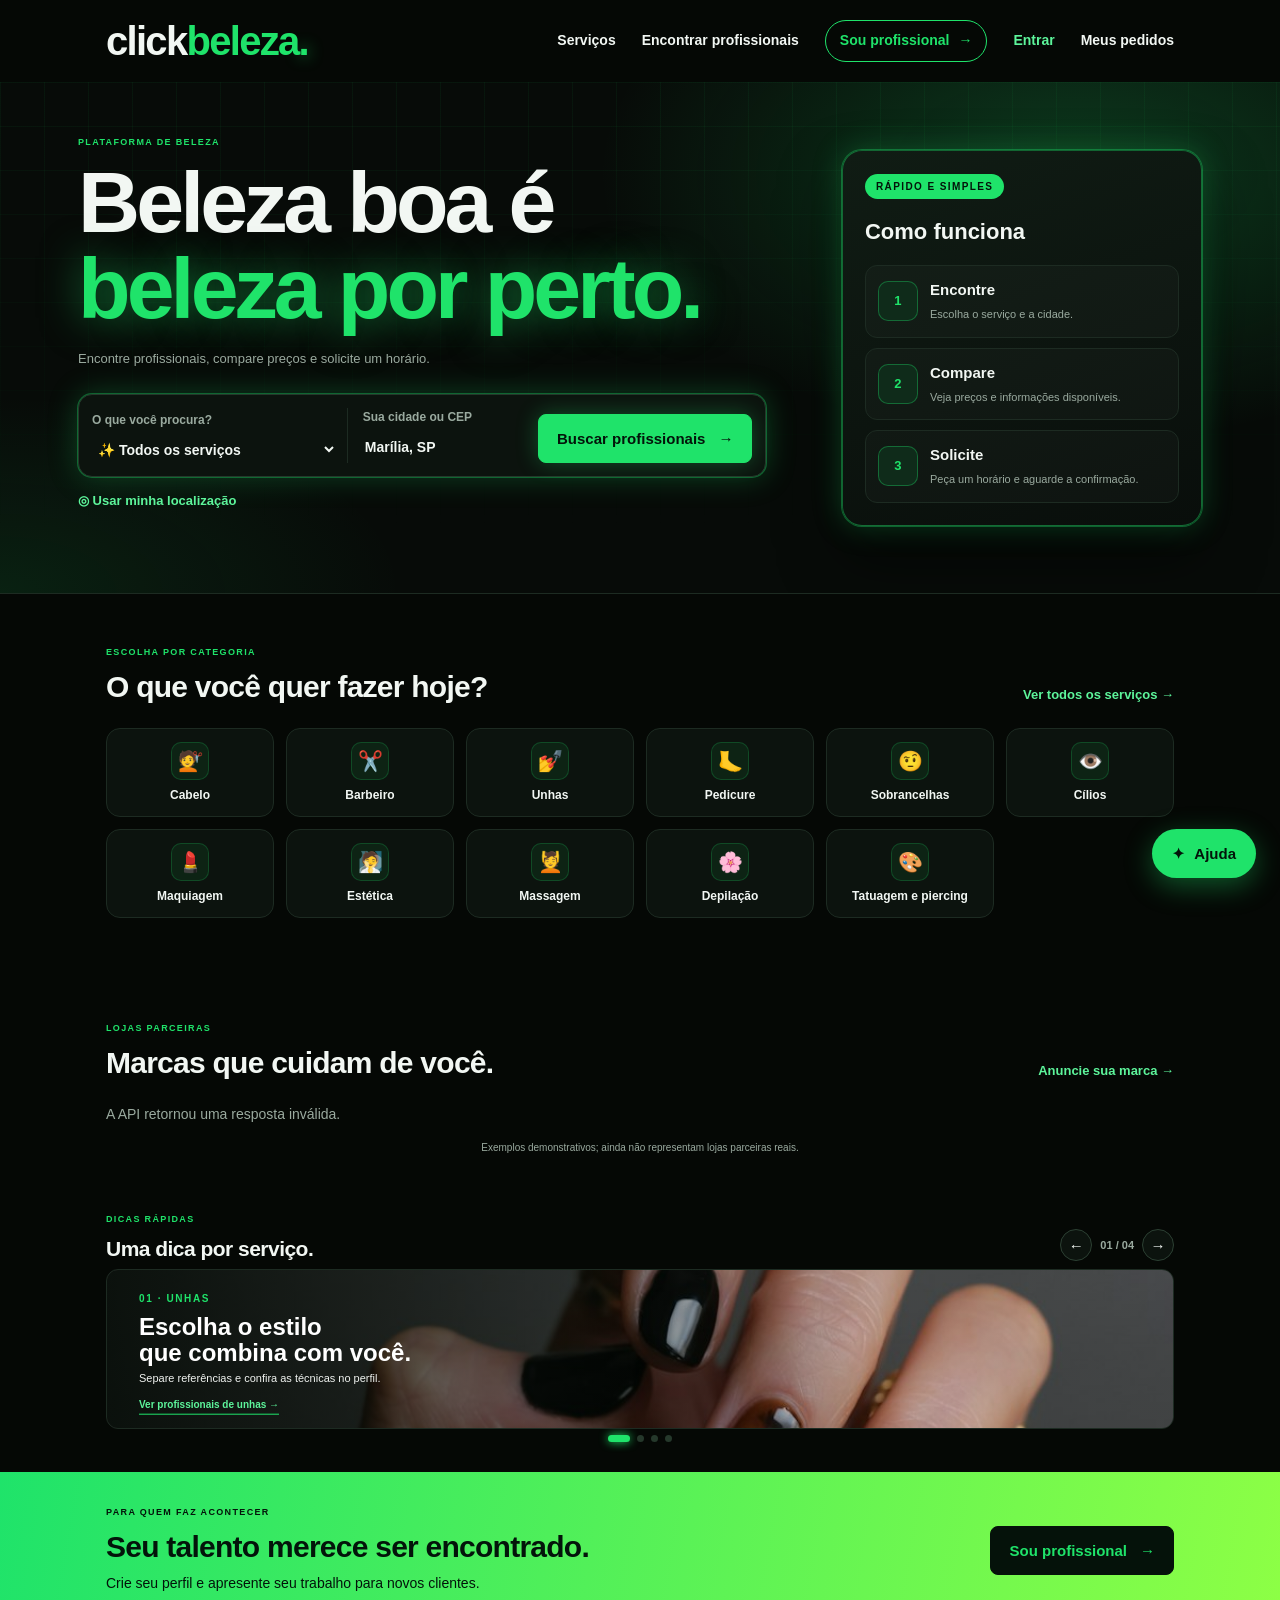
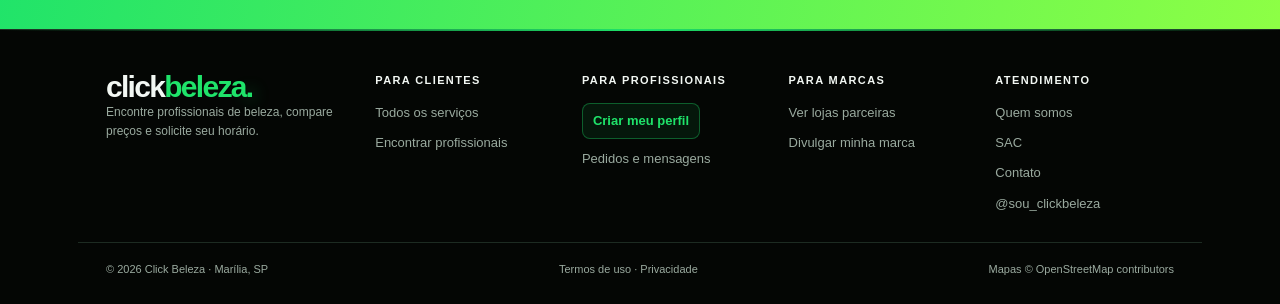
==== commit ba4bc284: "Add production infrastructure, bookings in DB, legal pages and privacy channel Co-authored-by: Copil" ====
--- a/index.html
+++ b/index.html
@@ -97,7 +97,7 @@
       <nav class="footer-col" aria-label="Para marcas"><p class="footer-title">Para marcas</p><a href="/#parceiras">Ver lojas parceiras</a><a href="/anunciar.html">Divulgar minha marca</a></nav>
       <nav class="footer-col" aria-label="Atendimento"><p class="footer-title">Atendimento</p><a href="/#sobre">Quem somos</a><a href="/#beauty-chat">SAC</a><a href="/#beauty-chat">Contato</a><a href="https://www.instagram.com/sou_clickbeleza/" target="_blank" rel="noopener noreferrer">@sou_clickbeleza</a></nav>
     </div>
-    <div class="footer-bottom"><span>© 2026 Click Beleza · Marília, SP</span><span>Mapas © OpenStreetMap contributors</span></div>
+    <div class="footer-bottom"><span>© 2026 Click Beleza · Marília, SP</span><span><a href="/termos.html">Termos de uso</a> · <a href="/privacidade.html">Privacidade</a></span><span>Mapas © OpenStreetMap contributors</span></div>
   </footer>
   <script src="api.js" defer></script>
   <script src="app.js" defer></script>
--- a/style.css
+++ b/style.css
@@ -23,6 +23,13 @@
 .button-outline{border-color:var(--line);background:#fff;color:var(--ink)}.button-outline:hover{background:var(--rose-pale);color:var(--rose-dark)}
 .button-light{background:#fff;color:var(--ink)}.button-light:hover{background:#fff5f1;color:var(--rose-dark)}
 .button-small{padding:8px 12px;font-size:12px;gap:7px}.button-wide{width:100%}
+.password-field{position:relative;display:block;width:100%}
+.password-field input{padding-right:48px}
+.password-toggle{position:absolute;top:50%;right:8px;display:grid;place-items:center;width:34px;height:34px;padding:6px;transform:translateY(-50%);border:0;border-radius:7px;background:transparent;color:var(--muted)}
+.password-toggle:hover{background:var(--rose-pale);color:var(--rose-dark)}
+.password-toggle svg{width:20px;height:20px;fill:none;stroke:currentColor;stroke-width:1.8;stroke-linecap:round;stroke-linejoin:round}
+.remember-identifier{display:flex;align-items:center;gap:8px;color:var(--muted);font-size:12px}
+.remember-identifier input{width:16px;height:16px;margin:0;accent-color:var(--rose)}
 .text-button{border:0;background:none;color:var(--rose-dark);padding:14px 0 0;font-weight:700;font-size:13px}
 .location-feedback{min-height:20px;margin:4px 0;color:var(--muted);font-size:12px}
 .hero-art{position:relative;min-height:350px;display:flex;align-items:center;justify-content:center}
@@ -169,7 +176,7 @@
 .empty-state{border-color:#2c4033}.error-message{background:rgba(255,90,90,.1);color:#ff8a8a}
 .success-note{background:rgba(31,227,106,.1);border:1px solid rgba(31,227,106,.3);color:var(--rose-dark)}.demo-warning{background:#241f0a;color:#ecd160}
 .status-pill{background:#18221c;color:#9fb0a5}.status-confirmado,.status-concluido{background:rgba(31,227,106,.15);color:var(--rose)}.status-cancelado{background:rgba(255,90,90,.12);color:#ff8a8a}
-.review-card,.service-option,.booking-row,.payment-choice{background:var(--surface)}
+.review-card,.service-option,.booking-row,.payment-choice,.order-summary,.payment-success,.payment-method-option{background:var(--surface)}
 
 /* carrossel */
 .photo-carousel{background:var(--surface);border:1px solid var(--line)}
@@ -294,3 +301,100 @@
   .site-header{height:auto;min-height:66px;padding:10px 12px;align-items:flex-start;flex-direction:column;justify-content:center;gap:8px}
   .site-header nav{width:100%;justify-content:space-between;gap:6px}
 }
+.checkout-progress{display:grid;grid-template-columns:repeat(2,minmax(0,1fr));gap:8px;margin:0 0 14px}
+.checkout-step{padding:8px 9px;border-radius:8px;background:var(--cream);color:var(--muted);font-size:10px;font-weight:700;text-align:center}
+.checkout-step.complete{background:#edf7ed;color:#365d3e}
+.checkout-step.active{background:var(--rose-pale);color:var(--rose-dark)}
+.auth-shell{max-width:560px}.auth-shell h1 span{color:var(--rose)}.auth-shell>.form-note{margin-top:18px}
+.account-card,.admin-section{border:1px solid var(--line);border-radius:14px;background:#fff;padding:22px;margin:0 0 18px;box-shadow:var(--shadow)}
+.account-card h2,.admin-section h2{font:600 22px "Playfair Display",Georgia,serif;margin:0 0 14px}
+.account-summary{display:flex;align-items:center;justify-content:space-between;gap:16px}.account-summary p{margin:3px 0;color:var(--muted);font-size:13px}
+.account-actions{display:flex;gap:8px;flex-wrap:wrap;margin-top:16px}
+.admin-tabs{display:flex;gap:8px;overflow:auto;padding:0 0 18px;margin:0 0 8px}
+.admin-tabs a{white-space:nowrap;border:1px solid var(--line);border-radius:20px;padding:8px 13px;color:var(--rose-dark);font-size:12px;font-weight:700}
+.admin-stat-grid{display:grid;grid-template-columns:repeat(5,minmax(0,1fr));gap:10px}
+.admin-stat{border:1px solid var(--line);border-radius:10px;padding:14px}.admin-stat strong{display:block;font-size:25px}.admin-stat span{color:var(--muted);font-size:12px}
+.admin-list{display:grid;gap:10px}.admin-row{display:flex;justify-content:space-between;align-items:center;gap:18px;border:1px solid var(--line);border-radius:10px;padding:14px}
+.admin-row h3{font:600 16px "Playfair Display",Georgia,serif;margin:0 0 4px}.admin-row p,.admin-row small{display:block;color:var(--muted);font-size:12px;margin:2px 0}
+.admin-row-actions{display:flex;justify-content:flex-end;align-items:center;gap:7px;flex-wrap:wrap}
+.admin-status{font-size:11px;font-weight:700;color:var(--green)}.admin-status.paused,.admin-status.cancelado{color:var(--rose-dark)}
+@media(max-width:760px){.admin-stat-grid{grid-template-columns:repeat(2,minmax(0,1fr))}.admin-row,.account-summary{align-items:flex-start;flex-direction:column}.admin-row-actions{justify-content:flex-start}}
+.site-header nav .account-logout{padding:0;color:inherit;font:inherit;cursor:pointer}.site-header nav .account-nav-link{color:var(--rose-dark)}
+.admin-chat-row>div{width:100%}.admin-chat-row .chat-log{margin-top:10px;background:var(--cream);color:var(--ink)}
+@media(max-width:560px){.site-header{height:auto;min-height:66px;flex-wrap:wrap;padding-top:10px;padding-bottom:10px}.site-header nav{flex-wrap:wrap;justify-content:flex-end}}
+.admin-shell .admin-section,.admin-shell .account-card,.account-card{background:var(--surface);border-color:#26372c;color:var(--ink)}
+.admin-shell .admin-section h2,.account-card h2{color:#f2f7f3}
+.admin-shell .admin-stat,.admin-shell .admin-row,.professional-work .admin-stat{background:#101a13;border-color:#304438;color:#f2f7f3}
+.admin-shell .admin-row p,.admin-shell .admin-row small,.admin-section-note,.client-activity{color:#b3c2b8}
+.admin-shell .admin-row h3,.professional-work .admin-row h3{color:#f2f7f3}
+.admin-section-heading{display:flex;align-items:center;justify-content:space-between;gap:16px;margin-bottom:14px}
+.admin-section-heading h2{margin:0!important}
+.admin-section-heading .eyebrow{margin:0 0 5px}
+.admin-section-note{font-size:13px;margin:0 0 14px}
+.admin-quick-actions{display:flex;gap:9px;flex-wrap:wrap;margin-top:16px}
+.access-level-grid{display:grid;grid-template-columns:repeat(3,minmax(0,1fr));gap:12px;margin:12px 0 20px}
+.access-level-grid article{padding:16px;border:1px solid #304438;border-radius:12px;background:linear-gradient(145deg,#101b13,#0a110c)}
+.access-level-grid article>span{color:var(--rose);font-size:10px;font-weight:800;letter-spacing:1px}
+.access-level-grid h2{margin:6px 0;color:#f2f7f3;font-size:18px}
+.access-level-grid p{margin:0;color:#b3c2b8;font-size:12px}
+.admin-tabs a{border-color:#304438;background:#0b120d;color:#c9f3d4}
+.admin-tabs a:hover{border-color:var(--rose);background:#102419;color:var(--rose)}
+.admin-shell .admin-stat-grid{grid-template-columns:repeat(6,minmax(0,1fr))}
+.admin-shell .admin-stat strong{color:var(--rose)}
+.admin-shell .admin-status{color:#7bf0a3}
+.admin-shell .admin-status.paused,.admin-shell .admin-status.cancelado{color:#ff9b9b}
+.admin-chat-row .chat-log{background:#09100b;border-color:#304438;color:var(--ink)}
+.admin-chat-row .chat-reply input{background:#09100b;color:var(--ink)}
+.client-activity{display:flex;gap:8px;flex-wrap:wrap;font-size:11px}
+.client-activity span{padding:5px 8px;border:1px solid #304438;border-radius:20px;background:#0b120d}
+.customer-access-code{display:grid;gap:4px;margin:12px 0;padding:12px;border:1px solid rgba(31,227,106,.35);border-radius:10px;background:#0b1710}
+.customer-access-code>span{color:var(--rose);font-size:9px;font-weight:800;letter-spacing:1px}
+.customer-access-code code{overflow-wrap:anywhere;color:#f2f7f3;font-size:13px;font-weight:700}
+.customer-access-code small{color:#b3c2b8;font-size:11px}
+.customer-access-code a{width:max-content;color:var(--rose);font-size:12px;font-weight:700}
+.customer-order-details{display:grid;grid-template-columns:repeat(2,minmax(0,1fr));gap:10px}
+.customer-order-details p{display:grid;gap:2px;margin:0;padding:11px;border:1px solid #304438;border-radius:9px;background:#0b120d}
+.customer-order-details span{color:#b3c2b8;font-size:11px}
+.customer-order-details strong{color:#f2f7f3;font-size:13px}
+.customer-order-note{margin:14px 0;color:#b3c2b8;font-size:13px}
+.customer-review-form{display:grid;grid-template-columns:1fr 1.5fr auto;align-items:end;gap:9px;width:100%}
+.customer-orders-shell .form-note{color:#b3c2b8}
+.professional-work .admin-section-heading{margin-bottom:14px}
+.professional-stat-grid{grid-template-columns:repeat(3,minmax(0,1fr));margin-bottom:16px}
+.professional-client-list{display:grid;gap:9px}
+.account-card .form-note{color:#b3c2b8}
+@media(max-width:760px){.admin-shell .admin-stat-grid{grid-template-columns:repeat(2,minmax(0,1fr))}.admin-section-heading{align-items:flex-start;flex-direction:column}.professional-stat-grid{grid-template-columns:repeat(2,minmax(0,1fr))}.access-level-grid{grid-template-columns:1fr}.customer-review-form{grid-template-columns:1fr}.customer-order-details{grid-template-columns:1fr}}
+.professional-dashboard-menu{display:flex;gap:9px;flex-wrap:wrap;margin:0 0 18px}
+.professional-dashboard-menu a{padding:9px 13px;border:1px solid #304438;border-radius:9px;background:#101a13;color:#c9f3d4;font-size:13px;font-weight:700}
+.professional-dashboard-menu a:hover{border-color:var(--rose);color:var(--rose)}
+.page-shell>.account-card{margin-bottom:18px}
+.finance-disclaimer{padding:12px;border:1px solid #806b36;border-radius:9px;background:#211c0d;color:#f0dfaa;font-size:12px}
+.finance-entry-form{display:grid;grid-template-columns:1fr 1fr 1fr 2fr auto;align-items:end;gap:10px;margin:16px 0}
+.finance-entry-form label{color:#b3c2b8}
+.finance-entry-form input,.finance-entry-form select{border-color:#304438;background:#09100b;color:#f2f7f3}
+.finance-feedback{grid-column:1/-1;margin:0}
+.finance-ledger{margin-top:22px}.finance-ledger h3{color:#f2f7f3}
+.finance-ledger-list{display:grid;gap:8px}
+.finance-row{display:grid;grid-template-columns:80px minmax(0,1fr) auto;align-items:center;gap:12px;padding:12px;border:1px solid #304438;border-radius:9px;background:#101a13;color:#f2f7f3}
+.finance-row>div{display:grid;gap:3px;min-width:0}.finance-row>div strong{overflow-wrap:anywhere}
+.finance-row small{color:#b3c2b8;font-size:11px}
+.finance-type{font-size:11px;font-weight:800}.finance-income{color:#7bf0a3}.finance-expense{color:#ff9b9b}
+.finance-row>strong{white-space:nowrap}
+@media(max-width:850px){.finance-entry-form{grid-template-columns:repeat(2,minmax(0,1fr))}.finance-description{grid-column:1/-1}.finance-entry-form>.button{grid-column:1/-1}}
+@media(max-width:560px){.finance-entry-form{grid-template-columns:1fr}.finance-description,.finance-entry-form>.button{grid-column:auto}.finance-row{grid-template-columns:70px minmax(0,1fr)}.finance-row>strong{grid-column:2}}
+.checkout-title{margin:0 0 12px;font-size:17px}
+.checkout-title:focus{outline:2px solid var(--rose);outline-offset:3px;border-radius:2px}
+.order-summary,.payment-success{margin:0 0 12px;padding:13px;border:1px solid var(--line);border-radius:10px;background:var(--cream)}
+.order-summary .eyebrow{margin-bottom:5px;font-size:9px}
+.order-summary>p{margin:4px 0;color:var(--muted);font-size:12px}
+.order-summary .order-total{display:flex;justify-content:space-between;align-items:center;margin-top:10px;padding-top:9px;border-top:1px solid var(--line)}
+.order-total strong{color:var(--ink);font-size:16px}
+.order-summary>small{color:var(--muted);font-size:10px}
+.payment-method-option{min-width:0;padding:10px;border:1px solid var(--line);border-radius:8px;background:#fff}
+.payment-method-option>span{display:grid;gap:2px}
+.payment-method-option strong{color:var(--ink);font-size:12px}
+.payment-method-option small{color:var(--muted);font-size:10px;font-weight:400}
+.payment-success h3{margin:0 0 7px;font-size:18px}
+.payment-success p{margin:6px 0;color:var(--muted);font-size:12px}
+.payment-success strong{color:var(--ink)}
+.booking-box [data-cancel-order]{margin-top:7px}
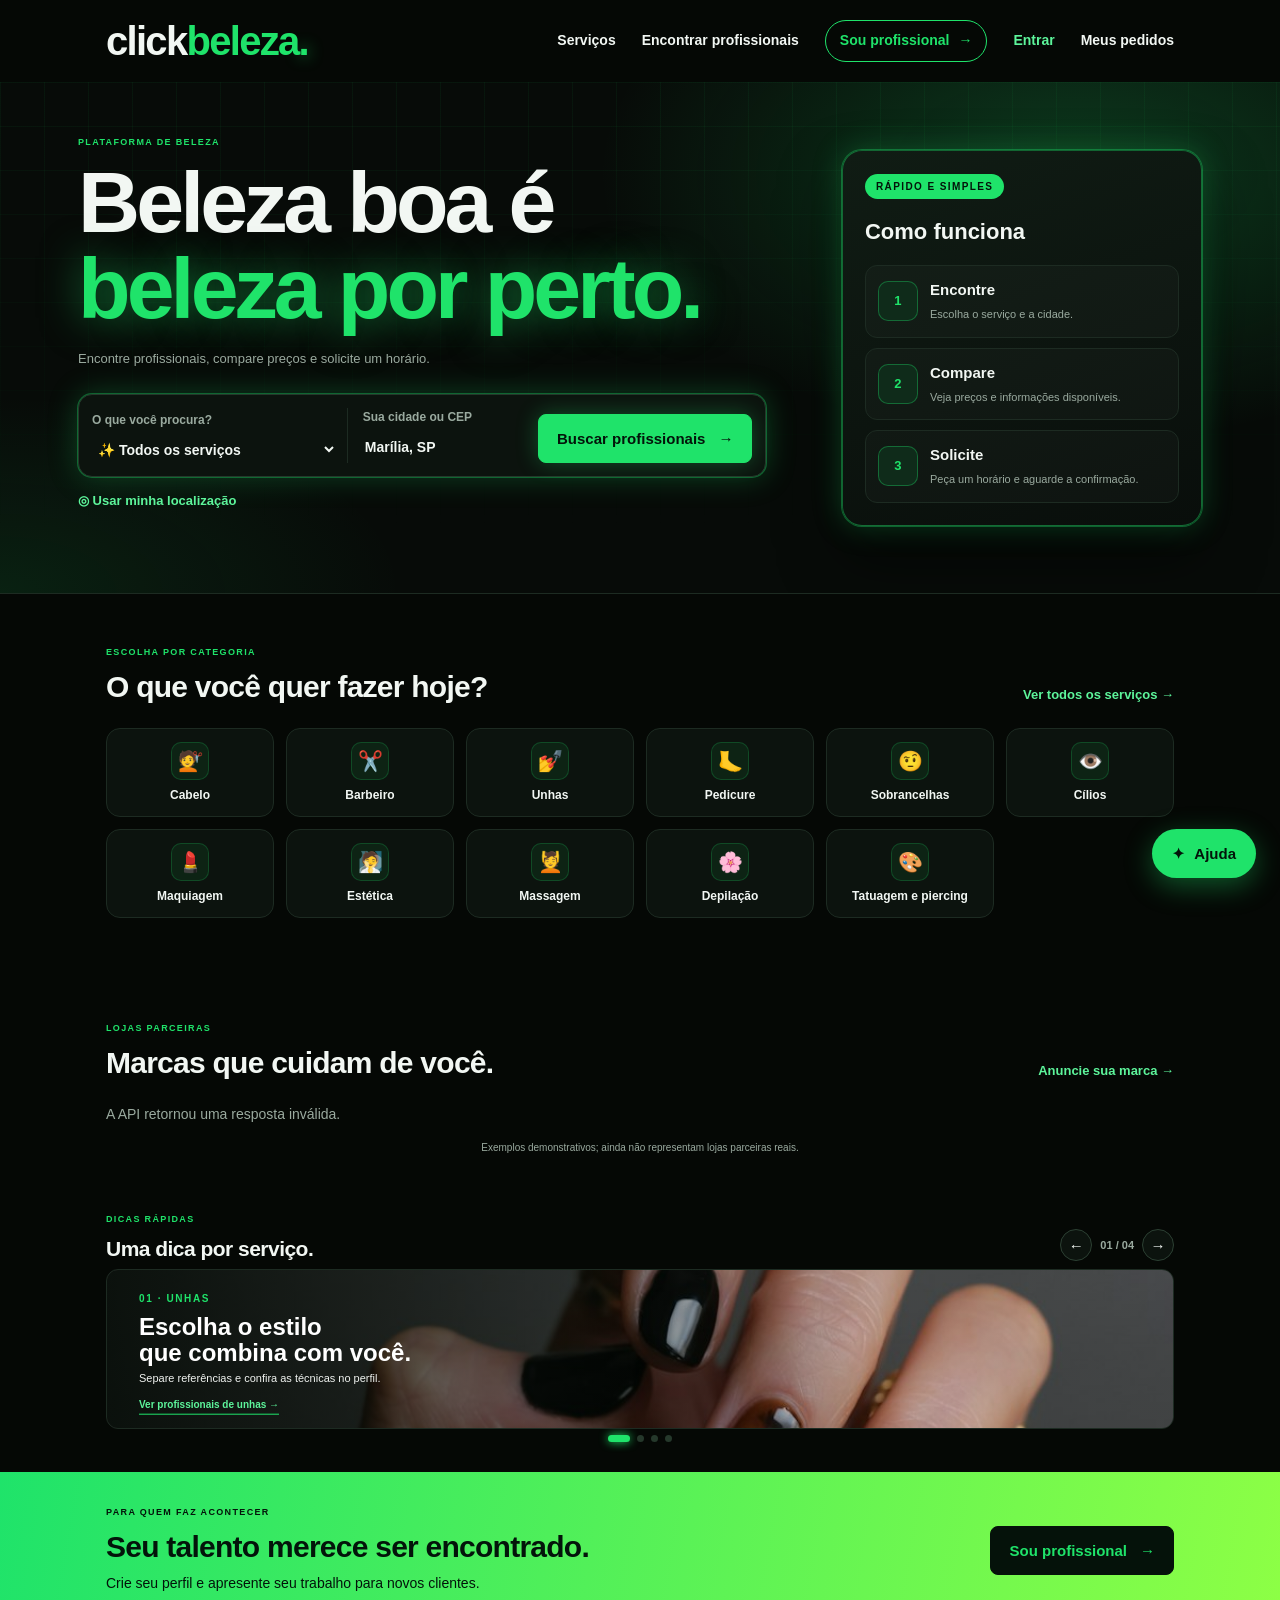
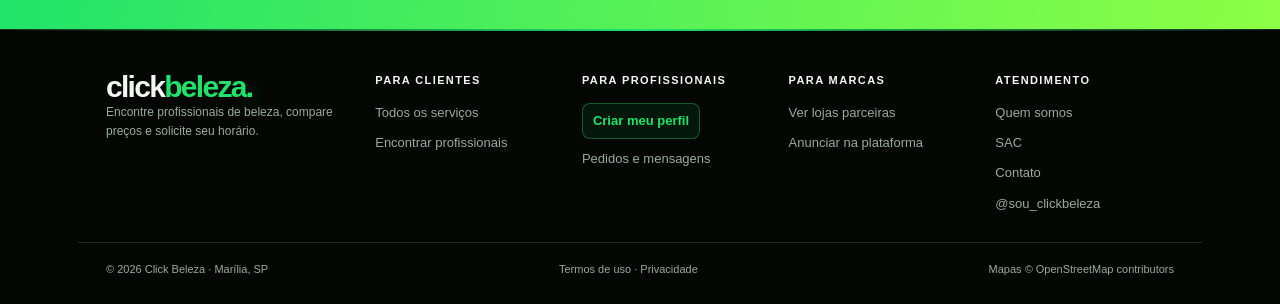
==== commit 03d21af7: "Anuncios somente pelo admin; contas proprias para lojas parceiras com visao de validade Co-authored-" ====
--- a/index.html
+++ b/index.html
@@ -94,7 +94,7 @@
       </div>
       <nav class="footer-col" aria-label="Para clientes"><p class="footer-title">Para clientes</p><a href="/services.html">Todos os serviços</a><a href="/professionals.html">Encontrar profissionais</a></nav>
       <nav class="footer-col footer-col-professionals" aria-label="Para profissionais"><p class="footer-title">Para profissionais</p><a href="/register.html">Criar meu perfil</a><a href="/agenda.html">Pedidos e mensagens</a></nav>
-      <nav class="footer-col" aria-label="Para marcas"><p class="footer-title">Para marcas</p><a href="/#parceiras">Ver lojas parceiras</a><a href="/anunciar.html">Divulgar minha marca</a></nav>
+      <nav class="footer-col" aria-label="Para marcas"><p class="footer-title">Para marcas</p><a href="/#parceiras">Ver lojas parceiras</a><a href="/anunciar.html">Anunciar na plataforma</a></nav>
       <nav class="footer-col" aria-label="Atendimento"><p class="footer-title">Atendimento</p><a href="/#sobre">Quem somos</a><a href="/#beauty-chat">SAC</a><a href="/#beauty-chat">Contato</a><a href="https://www.instagram.com/sou_clickbeleza/" target="_blank" rel="noopener noreferrer">@sou_clickbeleza</a></nav>
     </div>
     <div class="footer-bottom"><span>© 2026 Click Beleza · Marília, SP</span><span><a href="/termos.html">Termos de uso</a> · <a href="/privacidade.html">Privacidade</a></span><span>Mapas © OpenStreetMap contributors</span></div>
--- a/style.css
+++ b/style.css
@@ -339,6 +339,12 @@
 .access-level-grid p{margin:0;color:#b3c2b8;font-size:12px}
 .admin-tabs a{border-color:#304438;background:#0b120d;color:#c9f3d4}
 .admin-tabs a:hover{border-color:var(--rose);background:#102419;color:var(--rose)}
+.admin-tabs a.active{border-color:var(--rose);background:var(--rose);color:#04110a}
+.admin-section[hidden],.access-level-grid[hidden]{display:none}
+.admin-shell .finance-grid{grid-template-columns:repeat(4,minmax(0,1fr))}
+.admin-stat small{display:block;margin-top:4px;font-size:11px;opacity:.7}
+.finance-block-title{margin:22px 0 10px;font-size:15px}
+@media(max-width:760px){.admin-shell .finance-grid{grid-template-columns:repeat(2,minmax(0,1fr))}}
 .admin-shell .admin-stat-grid{grid-template-columns:repeat(6,minmax(0,1fr))}
 .admin-shell .admin-stat strong{color:var(--rose)}
 .admin-shell .admin-status{color:#7bf0a3}
